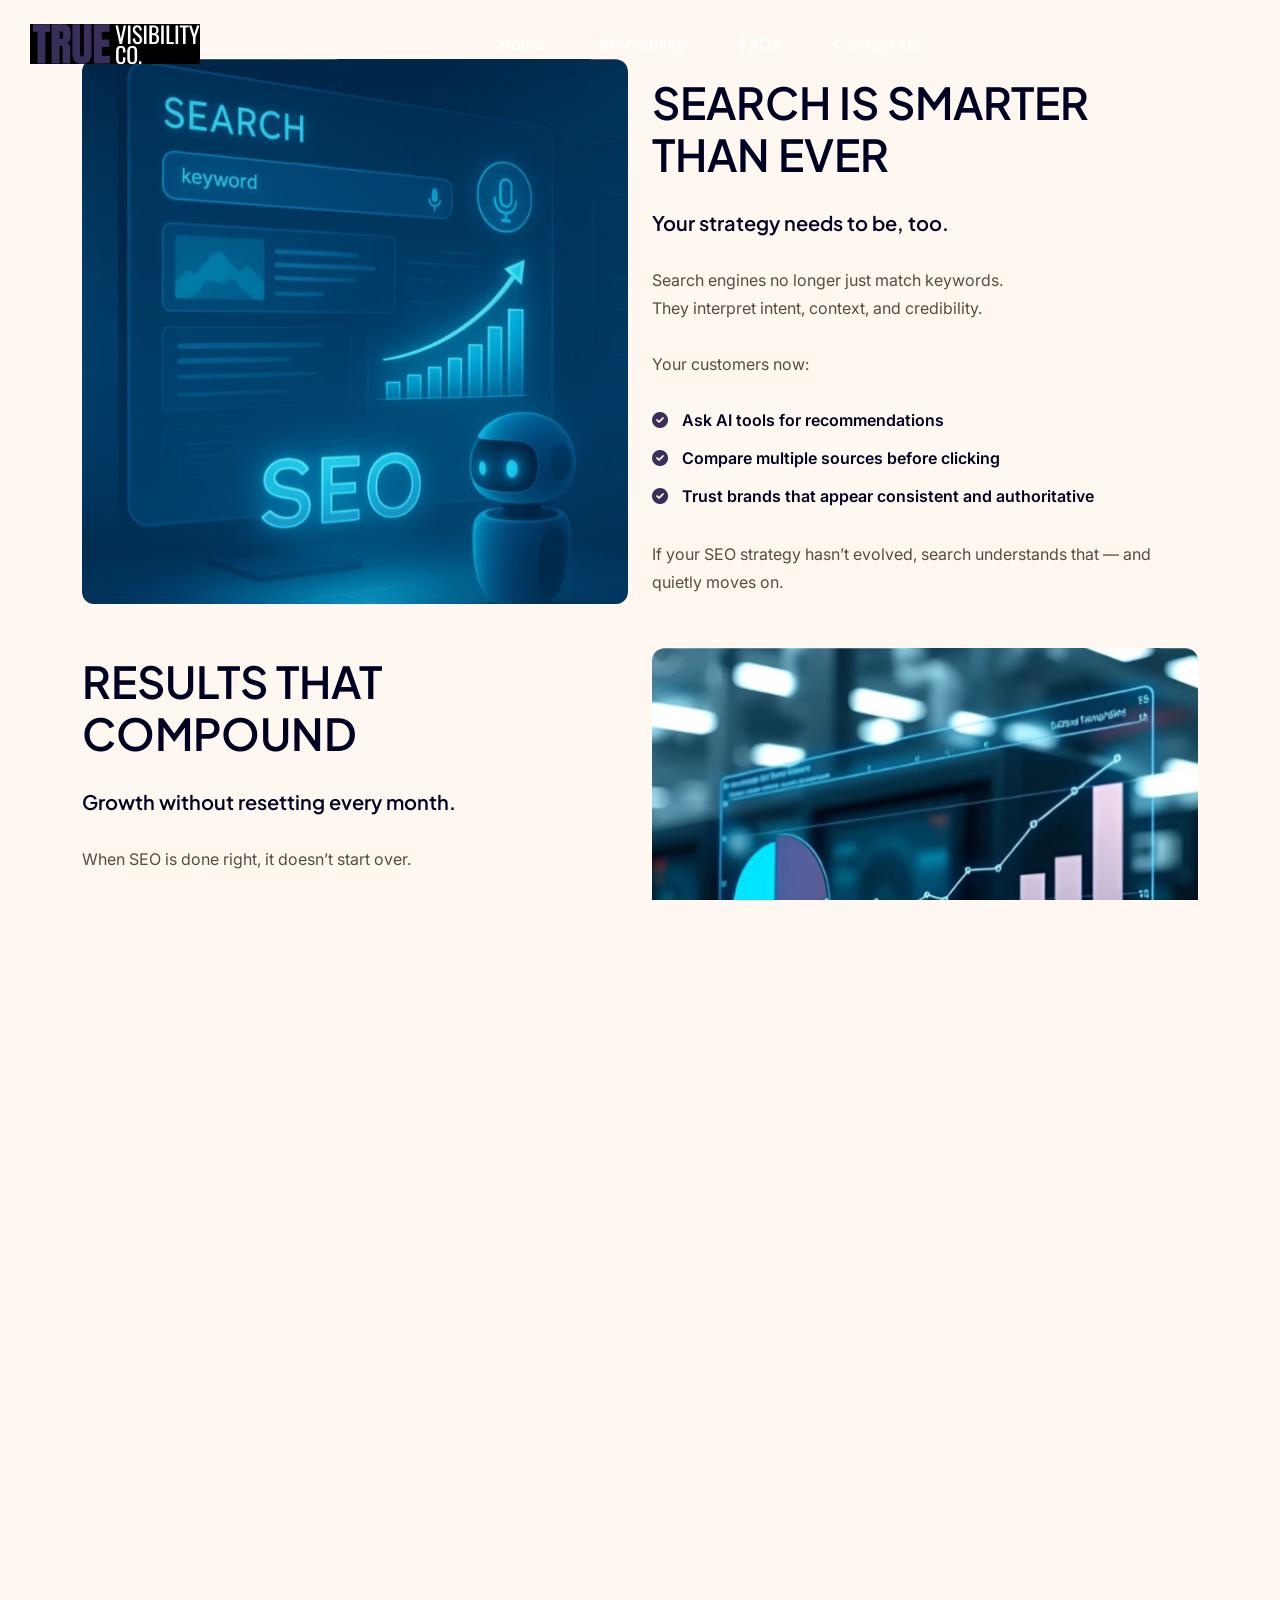
==== index.html @ a649eab4 "hjk" ====
<!DOCTYPE html>
<html lang="en">
    <!--<< Header Area >>-->
    
<!-- Mirrored from ex-coders.com/html/infitech/index-6.html by HTTrack Website Copier/3.x [XR&CO'2014], Fri, 13 Feb 2026 05:34:21 GMT -->
<head>
        <!-- ========== Meta Tags ========== -->
        
<meta name="description" content="True Visibility Co helps established businesses dominate Google and AI search results through strategic SEO, Answer Engine Optimization (AEO), and Generative Engine Optimization (GEO). Built for long-term growth.">
<meta name="keywords" content="SEO agency, AI SEO, Answer Engine Optimization, AEO, Generative Engine Optimization, GEO, AI search optimization, technical SEO, authority building, search visibility">
<meta name="author" content="True Visibility Co">
<meta name="robots" content="index, follow">
<meta name="viewport" content="width=device-width, initial-scale=1">
<meta charset="UTF-8">
<link rel="canonical" href="https://truevisibilityco.com/">

<script type="application/ld+json">
{
  "@context": "https://schema.org",
  "@type": "Organization",
  "name": "True Visibility Co",
  "url": "https://truevisibilityco.com/",
  "logo": "https://truevisibilityco.com/logo.png",
  "description": "SEO and AI Search Optimization agency specializing in Answer Engine Optimization (AEO) and Generative Engine Optimization (GEO).",
  "sameAs": [
    "https://www.linkedin.com/company/truevisibilityco"
  ]
}
</script>

<script type="application/ld+json">
{
  "@context": "https://schema.org",
  "@type": "Service",
  "serviceType": "SEO & AI Search Optimization",
  "provider": {
    "@type": "Organization",
    "name": "True Visibility Co"
  },
  "areaServed": "Worldwide"
}
</script>
<!-- ======== Page title ============ -->
        <title>True Visibility Co | SEO & AI Search Optimization Agency</title>
        <!--<< Favcion >>-->
        <link rel="shortcut icon" href="assets/img/favicon.ico">
        <!--<< Bootstrap min.css >>-->
        <link rel="stylesheet" href="assets/css/bootstrap.min.css">
        <!--<< All Min Css >>-->
        <link rel="stylesheet" href="assets/css/all.min.css">
        <!--<< Animate.css >>-->
        <link rel="stylesheet" href="assets/css/animate.css">
        <!--<< Magnific Popup.css >>-->
        <link rel="stylesheet" href="assets/css/magnific-popup.css">
        <!--<< MeanMenu.css >>-->
        <link rel="stylesheet" href="assets/css/meanmenu.css">
        <!--<< Swiper Bundle.css >>-->
        <link rel="stylesheet" href="assets/css/swiper-bundle.min.css">
        <!--<< Nice Select.css >>-->
        <link rel="stylesheet" href="assets/css/nice-select.css">
        <!--<< Main.css >>-->
        <link rel="stylesheet" href="assets/css/main.css">
    </head>
    <body>

        <!-- Back To Top Start -->
        <button id="back-top" class="back-to-top">
            <i class="fa-regular fa-arrow-up"></i>
        </button>

         
        <!-- Header Section Start -->
         <header id="header-sticky" class="header-1 header-2 header-3 header-4 header-5 header-6">
            <div class="container-fluid">
                <div class="mega-menu-wrapper">
                    <div class="header-main">
                        <div class="header-left">
                            <div class="logo">
                            <a href="index-6.html" class="header-logo-5">
                                <img src="assets/img/logo/logo.png" alt="logo-img">
                            </a>
                        </div>
                        </div>
                        <div class="mean__menu-wrapper">
                                <div class="main-menu">
                                    <nav id="mobile-menu">
                                        <ul>
                                            <li>
                                                <a href="#home">Home</a>
                                            </li>
                                            <li>
                                                <a href="#process">AI-Visibility</a>
                                            </li>
                                            <li>
                                                <a href="#faqs">FAQs</a>
                                            </li>
                                            <li>
                                                <a href="#contact">Contact Us</a>
                                            </li>
                                        </ul>
                                    </nav>
                                </div>
                            </div> 
                          <div class="header-right d-flex justify-content-end align-items-center">
                            <div class="menu_search">
                            </div>
                            <div class="header-btn">
                                <div class="header-button">
                                <a href="contact.html" class="theme-btn">
                                   Book A Strategy Call <i class="fa-solid fa-arrow-up-right"></i>
                                </a>
                            </div>
                            <div class="header__hamburger d-xl-none my-auto">
                                <div class="sidebar__toggle">
                                    <i class="fas fa-bars" style="color: white;"></i>
                                </div>
                              </div>
                            </div>
                        </div>
                    </div>
                </div>
            </div>
        </header>

        
        <div class="search-popup-overlay"></div>


        
        <div id="smooth-wrapper">
            <div id="smooth-content">
                
               

                <!-- Hero Section Start -->
                <section class="hero-area-one fix" id="home">
                    <div class="hero-wrapper bg-cover"
                        style="background-image: url(assets/img/home-1/hero/hero-bg-2.jpg);">
                        <div class="container" style="text-align: center;">
                            <div class="hero-section-title">
                                <h1 class="sec-title-1">BE THE <br> BUSINESS PEOPLE</h1>
                                <h2 class="title hero-highlight">
                                    <span class="actually">Actually</span>
                                    <span class="find">Find</span>
                                </h2>                                
                                <br>
                            </div>
                            <div class="hero-content">
                                <p class="ext text-white"">True Visibility Co helps established businesses dominate Google and AI search results 
                                    - so when clients look, you show up 
                                    first, clearly, and credibly.</p>
                            </div>
                            <button type="submit" class="theme-btn mt-30" style="background-color: #EFEDE5;color :#29335c;">
                                                    Get Your Free Visibility Review <i class="fa-solid fa-arrow-up-right"></i>
                            </button>
                        </div>
                    </div>
                </section>


 <!-- Cards -->
 <section class="seo-cards-section"  style="background-color: #FFF8F0;">
    <div class="container">
        <div class="custom-bento-grid">
            
            <div class="bento-item bento-wide">
                <div class="seo-card horizontal-ring-card" style="background: #EEC643;">
                    <div class="progress-ring yellow-ring">
                        <span >75%</span>
                    </div>
                    <div class="card-text-content">
                        <h4 class="seo-card-title larger-text">Users Never Scroll Past Page One</h4>
                        <p class="larger-desc" style="color: #29335c;">If you’re not visible early, you’re not considered.</p>
                    </div>
                </div>
            </div>

            <div class="bento-item bento-square">
                <div class="seo-card equal-card text-center" style="background: linear-gradient(135deg, #005E7C, #C0E8F9);">
                    <h3 class="seo-big-number" style="color: white;">75%</h3>
                    <h4 class="mt-4">SEO Is a Compounding Asset</h4>
                    <p class="seo-description mt-2" style="color: #392F5A;">Unlike ads, SEO builds equity — results improve over time.</p>
                </div>
            </div>

            <div class="bento-item bento-square">
                <div class="seo-card equal-card blue-card text-center">
                    <h3 class="seo-big-number" style="color: white;">60%+</h3>
                    <p style="color: white;">Searchers Use AI-Powered Results. AI summaries influence decisions before clicks.</p>
                </div>
            </div>

            <div class="bento-item bento-wide">
                <div class="seo-card horizontal-ring-card" style="background: #C0E8F9;">
                    <div class="progress-ring blue-ring">
                        <span>70%+</span>
                    </div>
                    <div class="card-text-content">
                        <h4 class="seo-card-title larger-text">Clicks Go to Organic Results</h4>
                        <p class="larger-desc">Paid ads are seen — organic results are trusted.</p>
                    </div>
                </div>
            </div>

            <div class="bento-item bento-wide">
                <div class="seo-card horizontal-ring-card" style="background: #D496A7;">
                    <div class="progress-ring orange-ring"> 
                        <span style="color: white;">88%</span>
                    </div>
                    <div class="card-text-content">
                        <h4 class="seo-card-title larger-text">Users Trust Search Like Referrals</h4>
                        <p class="larger-desc" style="color: white;">Visibility equals credibility.</p>
                    </div>
                </div>
            </div>

            <div class="bento-item bento-square">
                <div class="seo-card equal-card text-center" style="background: linear-gradient(135deg, #a63c06, #EEC643);">
                    <h3 class="seo-big-number">5–10×</h3>
                    <h4 class="mt-4">Higher ROI than paid Ads</h4>
                    <p class="seo-description mt-3" style="color: white;">Because results compound instead of resetting each month.</p>
                </div>
            </div>

        </div>
    </div>
</section>           
  <!-- About Section Start -->
                <section class="about-section-2 section-padding fix pt-0">
                    <div class="container">
                        <div class="about-wrapper">
                            <div class="row g-4 align-items-center">
                                <div class="col-lg-6">
                                    <div class="about-image" style="margin-bottom: 10px;">
                                        <img data-speed=".8" src="assets/img/home-2/about-2.png" alt="img">
                                    </div>
                                </div>
                                <div class="col-lg-6">
                                    <div class="about-content">
                                        <div class="section-title mb-0">
                                            <h2>
                                              SEARCH IS SMARTER THAN EVER
                                            </h2>
                                            <br>
                                            <h4>Your strategy needs to be, too.</h4>
                                        </div>
                                        <br>
                                        <p>
                                            Search engines no longer just match keywords.<br>They interpret intent, context, and credibility.

                                        </p>
                                        <br>
                                        <span>Your customers now:</span>
                                        <br>
                                        <br>
                                        <ul class="about-list">
                                            <li>
                                                <i class="fa-solid fa-circle-check"></i>
                                                Ask AI tools for recommendations
                                            </li>
                                            <li>
                                                <i class="fa-solid fa-circle-check"></i>
                                                Compare multiple sources before clicking
                                            </li>
                                            <li>
                                                <i class="fa-solid fa-circle-check"></i>
                                               Trust brands that appear consistent and authoritative
                                            </li>
                                        </ul>
                                    
                                        <span>If your SEO strategy hasn’t evolved, search understands that — and quietly moves on.</span>
                                    <br>
                                    </div>
                                </div>
                            </div>
                        </div>
                    </div>
                <br>
                 <!-- About Section Start -->
                    <div class="container">
                        <div class="about-wrapper">
                            <div class="row results-section g-4 align-items-center">
                                <div class="col-lg-6">
                                    <div class="about-content">
                                        <div class="section-title mb-0">
                                            <h2>
                                              RESULTS THAT COMPOUND
                                            </h2>
                                        <br>
                                            <h4>Growth without resetting every month.</h4>
                                        </div>
                                        <br>
                                        <p>
                                            When SEO is done right, it doesn’t start over.
                                        </p>
                                        <br>
                                        <span>
                                            Over time, this approach:</span>
                                        <br>
                                        <br>
                                        <ul class="about-list">
                                            <li>
                                                <i class="fa-solid fa-circle-check"></i>
                                                Builds momentum month after month
                                            </li>
                                            <li>
                                                <i class="fa-solid fa-circle-check"></i>
                                                Lowers acquisition costs over time
                                            </li>
                                            <li>
                                                <i class="fa-solid fa-circle-check"></i>
                                               Strengthens visibility across Google and AI search
                                            </li>
                                            <li>
                                                <i class="fa-solid fa-circle-check"></i>
                                               Turns your website into a long-term asset
                                            </li>
                                        </ul>
                                        <span>This is how sustainable growth is created — quietly, consistently, and predictably.</span>
                                    <br>
                                    </div>
                                </div>
                                <div class="col-lg-6">
                                    <div class="about-image">
                                        <img data-speed=".8" src="assets/img/home-2/about-4.png" alt="img">
                                    </div>
                                </div>
                                
                            </div>
                        </div>
                    </div>
<br>

                    <div class="container">
                        <div class="about-wrapper">
                            <div class="row g-4 align-items-center">
                                <div class="col-lg-6">
                                    <div class="about-image" style="margin-bottom: 10px;">
                                        <img data-speed=".8" src="assets/img/home-2/about-3.png" alt="img">
                                    </div>
                                </div>
                                <div class="col-lg-6">
                                    <div class="about-content">
                                        <div class="section-title mb-0">
                                        
                                            <h2>
                                              BUILT FOR WHAT’S NEXT
                                            </h2>
                                            <br>
                                            <h4>SEO that adapts as search evolves.</h4>
                                        </div>
                                        <br>
                                        <p>
                                            Algorithms change.<br>Search behavior shifts.<br>Shortcuts stop working.
                                        </p>
                                        <br>
                                        <span>That’s why we focus on:</span>
                                        <br>
                                        <br>
                                        <ul class="about-list">
                                            <li>
                                                <i class="fa-solid fa-circle-check"></i>
                                                Clear site structure and technical foundations
                                            </li>
                                            <li>
                                                <i class="fa-solid fa-circle-check"></i>
                                                Content built for humans and AI systems
                                            </li>
                                            <li>
                                                <i class="fa-solid fa-circle-check"></i>
                                               Authority signals that hold up over time
                                            </li>
                                        </ul>
                                    
                                        <span>We don’t react to updates. We build for them.</span>
                                    </div>
                                </div>
                            </div>
                        </div>
                    </div>
                
                </section>




<!-- Optimized in AI Section Start -->
                <section class="project-section-3 fix tp-panel-pin-area section-padding section-bg-4 approach-area">
                    <div class="line-shape">
                        <img src="assets/img/home-3/project/line-shape.png" alt="img">
                    </div>
                    <div class="container">
                        <div class="project-wrapper-3">
                            <div class="row g-4">
                                <div class="col-lg-6">
                                    <div class="section-title style-3 mb-0 tp-panel-pin">
                                        <span class="sub-title">
                                            <img src="assets/img/home-5/setting.png" alt="img">
                                           Optimized for Google and AI
                                        </span>
                                        <h2>
                                            Built for Modern Search
                                        </h2>
                                        <p>
                                            Google needs clarity — AI needs confidence.
                                        </p>
                                        <p>
                                            We optimize for both, so your brand shows up wherever decisions are made.
                                        </p>
                                        <p>
                                            Search is no longer just about being found. It’s about being understood, trusted, and selected.
                                        </p>
                                        <p>
                                            If your positioning isn’t clear, search engines hesitate — and so do your customers.
                                        </p>
                                        <p>
                                            We remove that friction.
                                        </p>
                                    </div>
                                </div>
                                <div class="col-lg-6">
                                    <ul class="project-box-items-3 modern-search-list approach-wrapper-box fix">
                                        <li class="approach-box"  style="background-color: #392F5A;">
                                            <div class="content">
                                                <h3 style="color: white;">
                                                    Search no longer lives in one <br> place.
                                                </h3>
                                                <br>
                                                <span style="color: white;">Your visibility now depends on how you appear across:</span>
                                        <br>
                                        <br>
                                        <ul>
                                            <li>
                                                <i class="fa-solid fa-circle-check"></i>
                                                Traditional organic results
                                            </li>
                                            <li>
                                                <i class="fa-solid fa-circle-check"></i>
                                                Local and map listings
                                            </li>
                                            <li>
                                                <i class="fa-solid fa-circle-check"></i>
                                               Featured snippets
                                            </li>
                                            <li>
                                                <i class="fa-solid fa-circle-check"></i>
                                               AI-generated answers and summaries
                                            </li>
                                        </ul>
                                            </div>
                                        </li>
                                        <li class="approach-box"  style="background-color: #392F5A;">
                                            <div class="content">
                                                <h3 style="color: white;">
                                                    We build strategies that perform <br> across every surface.
                                                </h3>
                                                <br>
                                                <span style="color: white;">That means:</span>
                                        <ul>
                                            <li>
                                                <i class="fa-solid fa-circle-check"></i>
                                                 Clean technical foundations
                                            </li>
                                            <li>
                                                <i class="fa-solid fa-circle-check"></i>
                                                Structured, machine-readable content
                                            </li>
                                            <li>
                                                <i class="fa-solid fa-circle-check"></i>
                                               Clear authority signals
                                            </li>
                                            <li>
                                                <i class="fa-solid fa-circle-check"></i>
                                               Messaging aligned with real search behavior
                                            </li>
                                        </ul>
                                            </div>
                                        </li>
                                    </ul>
                                </div>
                            </div>
                        </div>
                    </div>
                </section>

                <!-- AEO- GEO Section Start -->
               <section class="news-section-5 section-padding fix">
                   <div class="container">
                    <div class="section-title-area">
                        <div class="section-title mb-0">
                            <span class="sub-title">
                                <img src="assets/img/home-5/setting.png" alt="img">
                                AI Search Visibility
                            </span>
                            <h2>
                                Search is no longer just about ranking pages.
                            </h2>
                            <br>
                            <h4 style="color: #534d41;">AI engines now summarize, compare, and recommend — often before a user ever clicks a link.
                                        <br>
                                        If your brand isn’t included in those answers, you’re invisible at the moment of decision.
                                        </h4>
                                        <br>
                                        <h4 style="color: #534d41;">That’s where AEO and GEO come in:</h4>
                        </div>
                       </div>
                       <div class="row">
                            <div class="col-lg-6">
                                <div class="news-card-items-5">
                                    <div class="news-content" style="background-color: #C0E8F9;">
                                        <h2>
                                        Answer <br>Engine Optimization
                                        </h2>
                                        <br>
                                        <h3>AEO focuses on<br> helping your business surface inside direct answers.</h3>
                                    
                                        <p>We optimize for:</p>
                                        <br>
                                        <ul>
                                        <li>
                                            <i class="fa-solid fa-circle-arrow-right"></i>
                                            Clear, structured content
                                        </li>
                                        <li>
                                            <i class="fa-solid fa-circle-arrow-right"></i>
                                            Question-driven search intent
                                        </li>
                                        <li>
                                            <i class="fa-solid fa-circle-arrow-right"></i>
                                            Featured snippets and AI summaries
                                        </li>
                                        <li>
                                            <i class="fa-solid fa-circle-arrow-right"></i>
                                            Entity clarity and expertise signals
                                        </li>
                                        <li>
                                            <i class="fa-solid fa-circle-arrow-right"></i>
                                            Answer-focused formatting
                                        </li>
                                    </ul>
                                    <br>
                                    <p>When someone asks a direct question, your brand should be part of the answer — not buried beneath it.</p>
                                
                                    </div>
                                </div>
                            </div>
                            <div class="col-lg-6">
                                <div class="news-card-items-5">
                                    <div class="news-content" style="background-color: #EEC643;">
                                        <h2>
                                        Generative Engine Optimization
                                        </h2>
                                        <br>
                                        <h3>GEO positions your brand inside AI-generated comparisons and recommendations.</h3>
                                        <br>
                                        <p>We strengthen:</p>
                                        <br>
                                        <ul>
                                        <li>
                                            <i class="fa-solid fa-circle-arrow-right"></i>
                                            Authority signals across the web
                                        </li>
                                        <li>
                                            <i class="fa-solid fa-circle-arrow-right"></i>
                                            Consistent brand positioning
                                        </li>
                                        <li>
                                            <i class="fa-solid fa-circle-arrow-right"></i>
                                            Structured, machine-readable data
                                        </li>
                                        <li>
                                            <i class="fa-solid fa-circle-arrow-right"></i>
                                            Topical depth and expertise
                                        </li>
                                        <li>
                                            <i class="fa-solid fa-circle-arrow-right"></i>
                                            Support 6 months
                                        </li>
                                        </ul>
                                        <br>
                                        <p>AI systems prioritize brands they understand and trust. We make sure your business qualifies.</p>
                                    </div>
                                </div>
                            </div>
                       </div>
                   </div>
               </section>

                

                <!-- Faq Section Start -->
               <section class="faq-section section-padding fix" id="faqs">
                   <div class="container">
                       <div class="faq-wrapper-3">
                           <div class="row g-4">
                                <div class="col-lg-4">
                                    <div class="faq-content">
                                        <div class="section-title mb-0">
                                            <span class="sub-title">
                                                <img src="assets/img/home-1/hero/setting.png" alt="img">
                                                Our Faq
                                            </span>
                                            <h2>
                                                FAQ
                                            </h2>
                                        </div>
                                    </div>
                                </div>
                                <div class="col-lg-8">
                                    <div class="faq-items-3">
                                        <div class="accordion" id="accordionExample">
                                            <div class="accordion-item">
                                                <h2 class="accordion-header" id="headingOne">
                                                    <button class="accordion-button" type="button" data-bs-toggle="collapse"
                                                        data-bs-target="#collapseOne" aria-expanded="true" aria-controls="collapseOne">
                                                    1.  How long does SEO take to show results?
                                                    </button>
                                                </h2>
                                                <div id="collapseOne" class="accordion-collapse collapse show"
                                                    aria-labelledby="headingOne" data-bs-parent="#accordionExample" role="region">
                                                    <div class="accordion-body">
                                                        <p>
                                                        Most businesses begin seeing measurable movement within 3-4 months, with stronger momentum building over 6–9 months.
                                                        </p>
                                                        <p>
                                                        SEO compounds — it strengthens over time rather than resetting each month..
                                                        </p>
                                                    </div>
                                                </div>
                                            </div>
                                            <div class="accordion-item">
                                                <h2 class="accordion-header" id="headingTwo">
                                                    <button class="accordion-button collapsed" type="button" data-bs-toggle="collapse"
                                                        data-bs-target="#collapseTwo" aria-expanded="false" aria-controls="collapseTwo">
                                                        2. Do you optimize for AI search results?
                                                    </button>
                                                </h2>
                                                <div id="collapseTwo" class="accordion-collapse collapse" aria-labelledby="headingTwo"
                                                    data-bs-parent="#accordionExample" role="region">
                                                    <div class="accordion-body">
                                                        <p>
                                                        Yes. Every strategy we implement considers both traditional Google rankings and AI-driven search visibility, including AI overviews and answer-based results.
                                                        </p>
                                                    </div>
                                                </div>
                                            </div>
                                            <div class="accordion-item">
                                                <h2 class="accordion-header" id="headingthree">
                                                    <button class="accordion-button collapsed" type="button" data-bs-toggle="collapse"
                                                        data-bs-target="#collapsethree" aria-expanded="false"
                                                        aria-controls="collapsethree">
                                                        3. What makes True Visibility Co different from other SEO agencies?
                                                    </button>
                                                </h2>
                                                <div id="collapsethree" class="accordion-collapse collapse"
                                                    aria-labelledby="headingthree" data-bs-parent="#accordionExample" role="region">
                                                    <div class="accordion-body">
                                                        <p>
                                                            We focus on:
                                                        </p>
                                                        <ul>
                                                            <li>
                                                                <i class="fa-solid fa-arrow-up-right"></i>
                                                                Authority over shortcuts
                                                            </li>
                                                            <li>
                                                                <i class="fa-solid fa-arrow-up-right"></i>
                                                                Data over opinions
                                                            </li>
                                                            <li>
                                                                <i class="fa-solid fa-arrow-up-right"></i>
                                                                Long-term systems over temporary boosts
                                                            </li>
                                                        </ul>
                                                        <p>
                                                            Our strategies are designed for established businesses where trust and credibility matter.
                                                        </p>
                                                    </div>
                                                </div>
                                            </div>
                                            <div class="accordion-item">
                                                <h2 class="accordion-header" id="headingfour">
                                                    <button class="accordion-button collapsed" type="button" data-bs-toggle="collapse"
                                                        data-bs-target="#collapsefour" aria-expanded="false"
                                                        aria-controls="collapsefour">
                                                        4. Do you require long-term contracts?
                                                    </button>
                                                </h2>
                                                <div id="collapsefour" class="accordion-collapse collapse" aria-labelledby="headingfour"
                                                    data-bs-parent="#accordionExample" role="region">
                                                    <div class="accordion-body">
                                                        <p>
                                                        We don’t lock clients into restrictive contracts.
                                                        </p>
                                                        <p>
                                                        Retention happens because the strategy works — not because of paperwork.
                                                        </p>
                                                    </div>
                                                </div>
                                            </div>
                                            <div class="accordion-item mb-0">
                                                <h2 class="accordion-header" id="headingfive">
                                                    <button class="accordion-button collapsed" type="button" data-bs-toggle="collapse"
                                                        data-bs-target="#collapsefive" aria-expanded="false"
                                                        aria-controls="collapsefive">
                                                        5. Will I understand what you’re doing each month?
                                                    </button>
                                                </h2>
                                                <div id="collapsefive" class="accordion-collapse collapse" aria-labelledby="headingfive"
                                                    data-bs-parent="#accordionExample" role="region">
                                                    <div class="accordion-body">
                                                        <p>
                                                    Yes. Reporting is clear, practical, and focused on what impacts growth — not vanity metrics or confusing dashboards.    
                                                        </p>
                                                    </div>
                                                </div>
                                            </div>
                                            <br>
                                            <div class="accordion-item">
                                                <h2 class="accordion-header" id="headingsix">
                                                    <button class="accordion-button collapsed" type="button" data-bs-toggle="collapse"
                                                        data-bs-target="#collapsesix" aria-expanded="false"
                                                        aria-controls="collapsesix">
                                                        6. What happens if we stop SEO?
                                                    </button>
                                                </h2>
                                                <div id="collapsesix" class="accordion-collapse collapse" aria-labelledby="headingsix"
                                                    data-bs-parent="#accordionExample" role="region">
                                                    <div class="accordion-body">
                                                        <p>
                                                        Visibility gradually declines as competitors continue optimizing.
                                                        </p>
                                                        <p>
                                                        SEO is not a one-time fix — it’s ongoing positioning in a competitive environment.
                                                        </p>
                                                    </div>
                                                </div>
                                            </div>
                                            
                                        </div>
                                    </div>
                                </div>
                           </div>
                       </div>
                   </div>
               </section>
               
                <!-- Testimonials Section Start -->
                <div class="group tp-hero-2-wrapper fix">
                <div class="">
                    <section class="p-relative">
                        <div class="cta-area fix">
                            <div class="cta-area-inner section-spacing pb-0">
                                <div class="area-bg"></div>
                                <div class="container large">
                                    <div class="section-content">
                                        <div class="section-title-wrapper">
                                            <div class="title-wrapper">
                                                <div class="icon text-center">
                                                    <img src="assets/img/logo/logo.png" alt="">
                                                </div>
                                    
                                            </div>
                                        </div>
                                    </div>
                                </div>
                            </div>
                        </div>
                    </section>
                </div>
                </div>

                <!-- Feedbacks Section Start -->
                <div class="team-members fix">
                    <div class="swiper team-slider-active">
                        <div class="swiper-wrapper">
                    </div>
                    <div class="swiper testimonial-slider-3">
                        <div class="swiper-wrapper">
                            <div class="swiper-slide">
                                <div class="testimonial-box-items-3">
                                    <h3>
                                        “We began appearing in AI-driven product comparisons and search summaries — which has been a major differentiator in a competitive market. Organic traffic is now one of our strongest acquisition channels."
                                    </h3>
                                    <div class="client-info">
                                        <div class="info-content">
                                            <h4>David Coleman</h4> 
                                            <span>CEO, Consumer Electronics Brand</span>
                                        </div>
                                    </div>
                                </div>
                            </div>
                            <div class="swiper-slide">
                                <div class="testimonial-box-items-3">
                                    <h3>
                                        “Traffic increased, but more importantly, conversion quality improved. We’re seeing customers who already trust the brand before they land on the product page.”
                                    </h3>
                                    <div class="client-info">
                                        <div class="info-content">
                                            <h4>Nathan Brooks</h4> 
                                            <span>Head of Marketing, Apparel Brand</span>
                                        </div>
                                    </div>
                                </div>
                            </div>
                            <div class="swiper-slide">
                                <div class="testimonial-box-items-3">
                                    <h3>
                                        “We started noticing our firm appearing in AI-generated search results and summaries — something we hadn’t even considered before. That visibility alone has been a differentiator.”
                                    </h3>
                                    <div class="client-info">
                                        <div class="info-content">
                                            <h4>Hannah Whitaker</h4> 
                                            <span>Founder & Principal Consultant, Boutique Legal Firm</span>
                                        </div>
                                    </div>
                                </div>
                            </div>
                            <div class="swiper-slide">
                                <div class="testimonial-box-items-3">
                                    <h3>
                                        “We were spending heavily on paid ads just to stay visible. True Visibility Co helped us build an organic strategy that now drives consistent revenue each month. Our dependency on paid traffic has significantly decreased.”
                                    </h3>
                                    <div class="client-info">
                                        <div class="info-content">
                                            <h4>Jonathan Reeves</h4> 
                                            <span>Managing Director, D2C Skincare Brand</span>
                                        </div>
                                    </div>
                                </div>
                            </div>
                            <div class="swiper-slide">
                                <div class="testimonial-box-items-3">
                                    <h3>
                                        “We had worked with two SEO agencies before and saw very little traction. Within a few months of working with True Visibility Co, our rankings stabilized, traffic improved, and — more importantly — qualified consultations increased. The strategy finally made sense.”
                                    </h3>
                                    <div class="client-info">
                                        <div class="info-content">
                                            <h4>Sophie Whitmore</h4> 
                                            <span>Sales manager, Regional Law Firm</span>
                                        </div>
                                    </div>
                                </div>
                            </div>
                            <div class="swiper-slide">
                                <div class="testimonial-box-items-3">
                                    <h3>
                                        “No gimmicks. No inflated promises. Just steady progress backed by data. Our cost per lead has improved, and we’re seeing better-quality inquiries.”
                                    </h3>
                                    <div class="client-info">
                                        <div class="info-content">
                                            <h4>Ethan Caldwell </h4> 
                                            <span>Head of Growth, Consulting Firm</span>
                                        </div>
                                    </div>
                                </div>
                            </div>
                        </div>
                    </div>
                        </div>
                    </div>

                    

                <!-- Footer Section Start -->
                <footer class="footer-section style-2 fix">
                    <div class="footer-area bg-cover" style="background-image: url(assets/img/home-5/footer-bg.jpg);">
                        <div class="container">
                            <div class="footer-widget-wrapper style-5">
                            <div class="row g-4 align-items-center">

    <!-- LEFT SIDE -->
    <div class="col-xl-8 col-lg-7">
        <div class="contact-form style-1">
            <div class="section-title mb-0">
                <span class="text-white sub-title style-2">
                    <img src="assets/img/home-5/setting.png" alt="img"> 
                    Ready to Own Your Visibility?
                </span>
                <h2 class="title text-white">
                   If your business is strong but your visibility isn’t, it’s time to fix the gap.
                </h2>
            </div>
            <br>
            <h3 class="text-white">Clear insights. No pressure. No guesswork.</h3>
            <button type="submit" class="theme-btn mt-4">
                Book your visibility consultations!<i class="fa-solid fa-arrow-up-right"></i>
            </button>
        </div>
    </div>

    <!-- RIGHT SIDE (WHITE BOX) -->
    <!-- <div class="col-xl-4 col-lg-5">
        <div class="contact-wrapper-inner">
            <div class="contact-left-items">
                <h3>Get In touch</h3>
                <br>
                <ul>
                                            <li>
                                                <i class="fa-solid fa-arrow-up-right"></i>
                                                Where you stand in Google and AI search
                                            </li>
                                            <li>
                                                <i class="fa-solid fa-arrow-up-right"></i>
                                                What’s limiting your growth
                                            </li>
                                            <li>
                                                <i class="fa-solid fa-arrow-up-right"></i>
                                                What will move the needle
                                            </li>
                    </ul>
                                    
            </div>
        </div>
    </div> -->

</div>
                            </div>
                            </div>
                        <div class="footer-bottom-wrapper">
                            <p>
                                Copyright ©True Visibility Co All rights reserved.
                            </p>
                        </div>
                        </div>
                        </div>
                </footer>


            </div>
        </div>

       

        
        <!--<< All JS Plugins >>-->
        <script src="assets/js/jquery-3.7.1.min.js"></script>
        <!--<< Viewport Js >>-->
        <script src="assets/js/viewport.jquery.js"></script>
        <!--<< Bootstrap Js >>-->
        <script src="assets/js/bootstrap.bundle.min.js"></script>
        <!--<< Gsap Min Js >>-->
        <script src="assets/js/gsap.min.js"></script>
        <!--<< ScrollTrigger Min Js >>-->
        <script src="assets/js/ScrollTrigger.min.js"></script>
        <!--<< ScrollSmoother Min Js >>-->
        <script src="assets/js/ScrollSmoother.min.js"></script>
        <!--<< SplitText Min Js >>-->
        <script src="assets/js/SplitText.min.js"></script>
        <!--<< TextPlugin Min Js >>-->
        <script src="assets/js/TextPlugin.js"></script>
         <!--<< Chroma Min Js >>-->
        <script src="assets/js/chroma.min.js"></script>
        <!--<< nice-selec Js >>-->
        <script src="assets/js/jquery.nice-select.min.js"></script>
        <!--<< Waypoints Js >>-->
        <script src="assets/js/jquery.waypoints.js"></script>
        <!--<< Counterup Js >>-->
        <script src="assets/js/jquery.counterup.min.js"></script>
        <!--<< Swiper Slider Js >>-->
        <script src="assets/js/swiper-bundle.min.js"></script>
        <!--<< MeanMenu Js >>-->
        <script src="assets/js/jquery.meanmenu.min.js"></script>
        <!--<< Parallaxie Js >>-->
        <script src="assets/js/parallaxie.js"></script>
        <!--<< Magnific Popup Js >>-->
        <script src="assets/js/jquery.magnific-popup.min.js"></script>
        <!--<< Wow Animation Js >>-->
        <script src="assets/js/wow.min.js"></script>
        <!--<< Main.js >>-->
        <script src="assets/js/main.js"></script>
    
        <script>
document.querySelectorAll('a[href^="#"]').forEach(anchor => {
  anchor.addEventListener("click", function(e) {
    e.preventDefault();

    const target = document.querySelector(this.getAttribute("href"));

    if (target) {
      gsap.to(window, {
        duration: 1,
        scrollTo: target,
        ease: "power2.out"
      });
    }
  });
});
</script>
    </body>

<!-- Mirrored from ex-coders.com/html/infitech/index-6.html by HTTrack Website Copier/3.x [XR&CO'2014], Fri, 13 Feb 2026 05:34:47 GMT -->
</html>
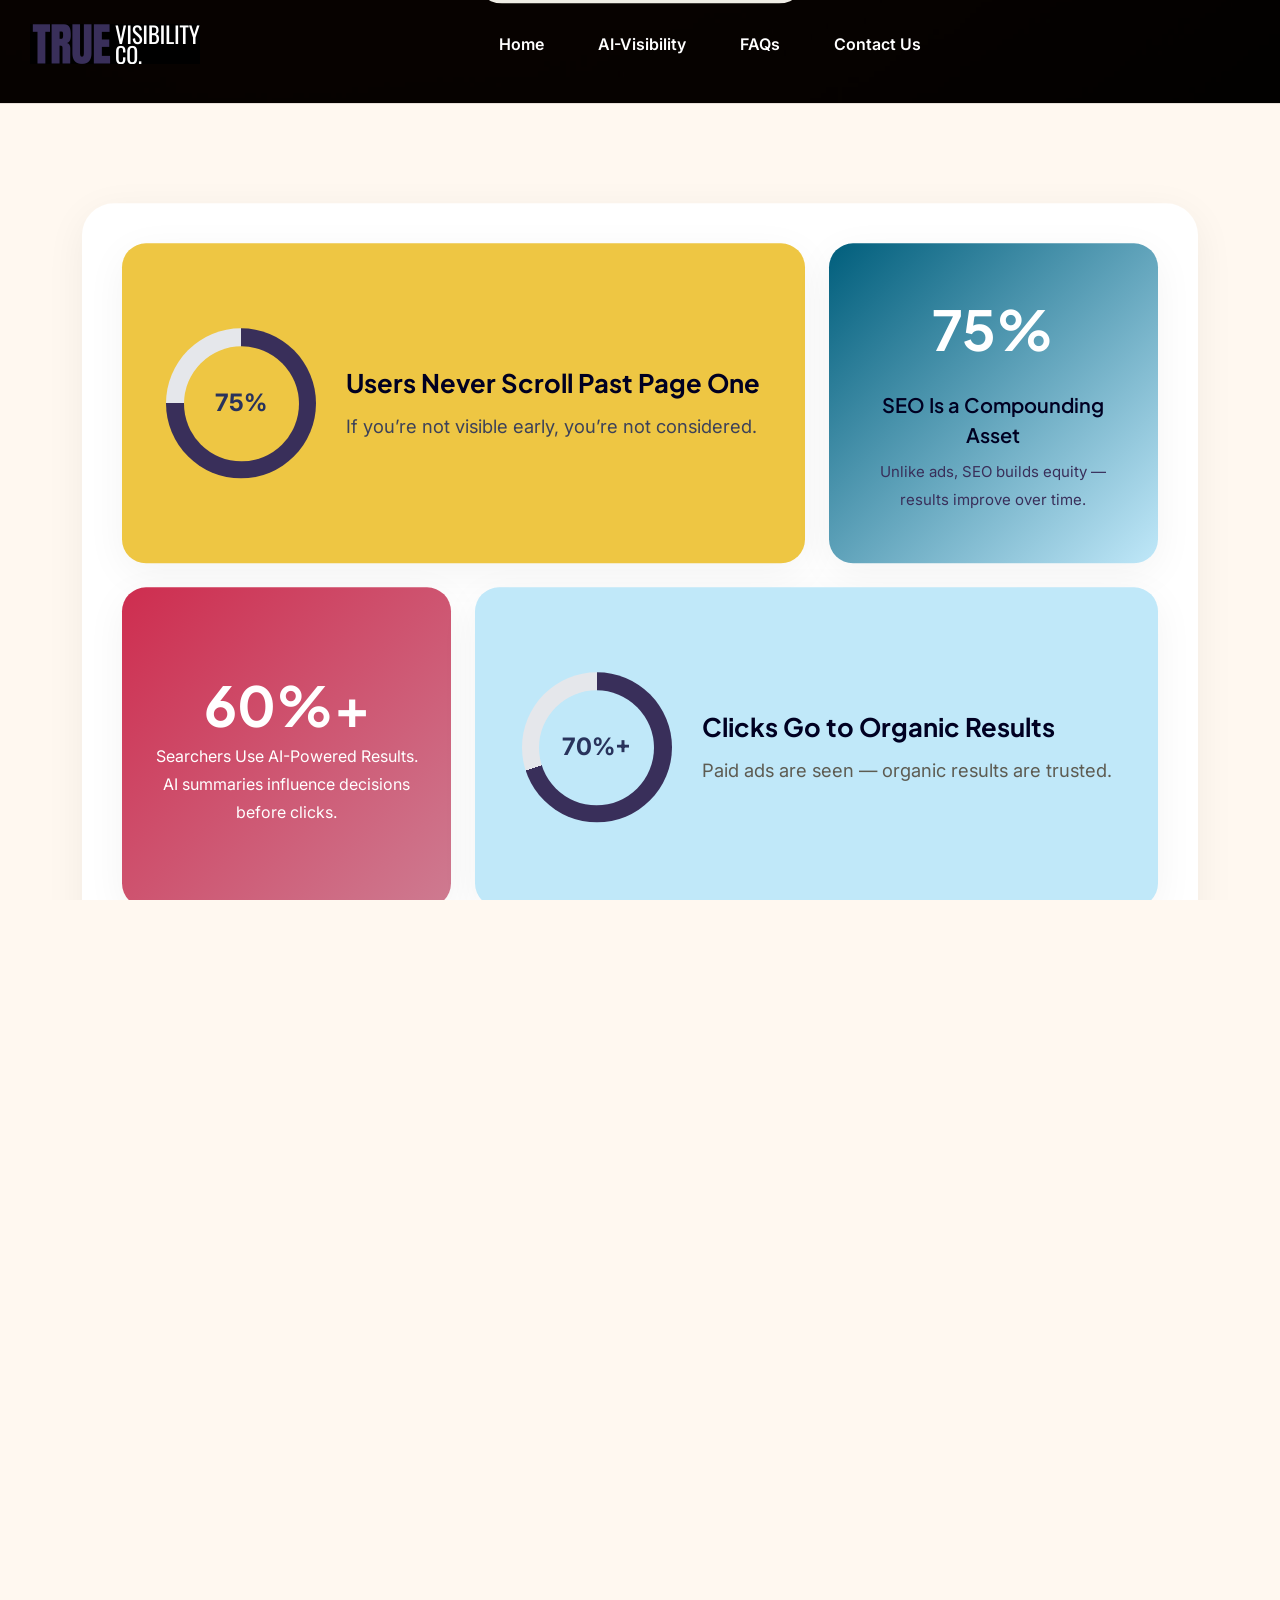
==== commit 1af96b22: "ahjd" ====
--- a/index.html
+++ b/index.html
@@ -106,7 +106,7 @@
                             </div>
                             <div class="header-btn">
                                 <div class="header-button">
-                                <a href="contact.html" class="theme-btn">
+                                <a href="https://cal.com/truevisibilityco" class="theme-btn">
                                    Book A Strategy Call <i class="fa-solid fa-arrow-up-right"></i>
                                 </a>
                             </div>
@@ -151,7 +151,9 @@
                                     first, clearly, and credibly.</p>
                             </div>
                             <button type="submit" class="theme-btn mt-30" style="background-color: #EFEDE5;color :#29335c;">
+                                <a href="https://cal.com/truevisibilityco">
                                                     Get Your Free Visibility Review <i class="fa-solid fa-arrow-up-right"></i>
+                                                    </a>
                             </button>
                         </div>
                     </div>
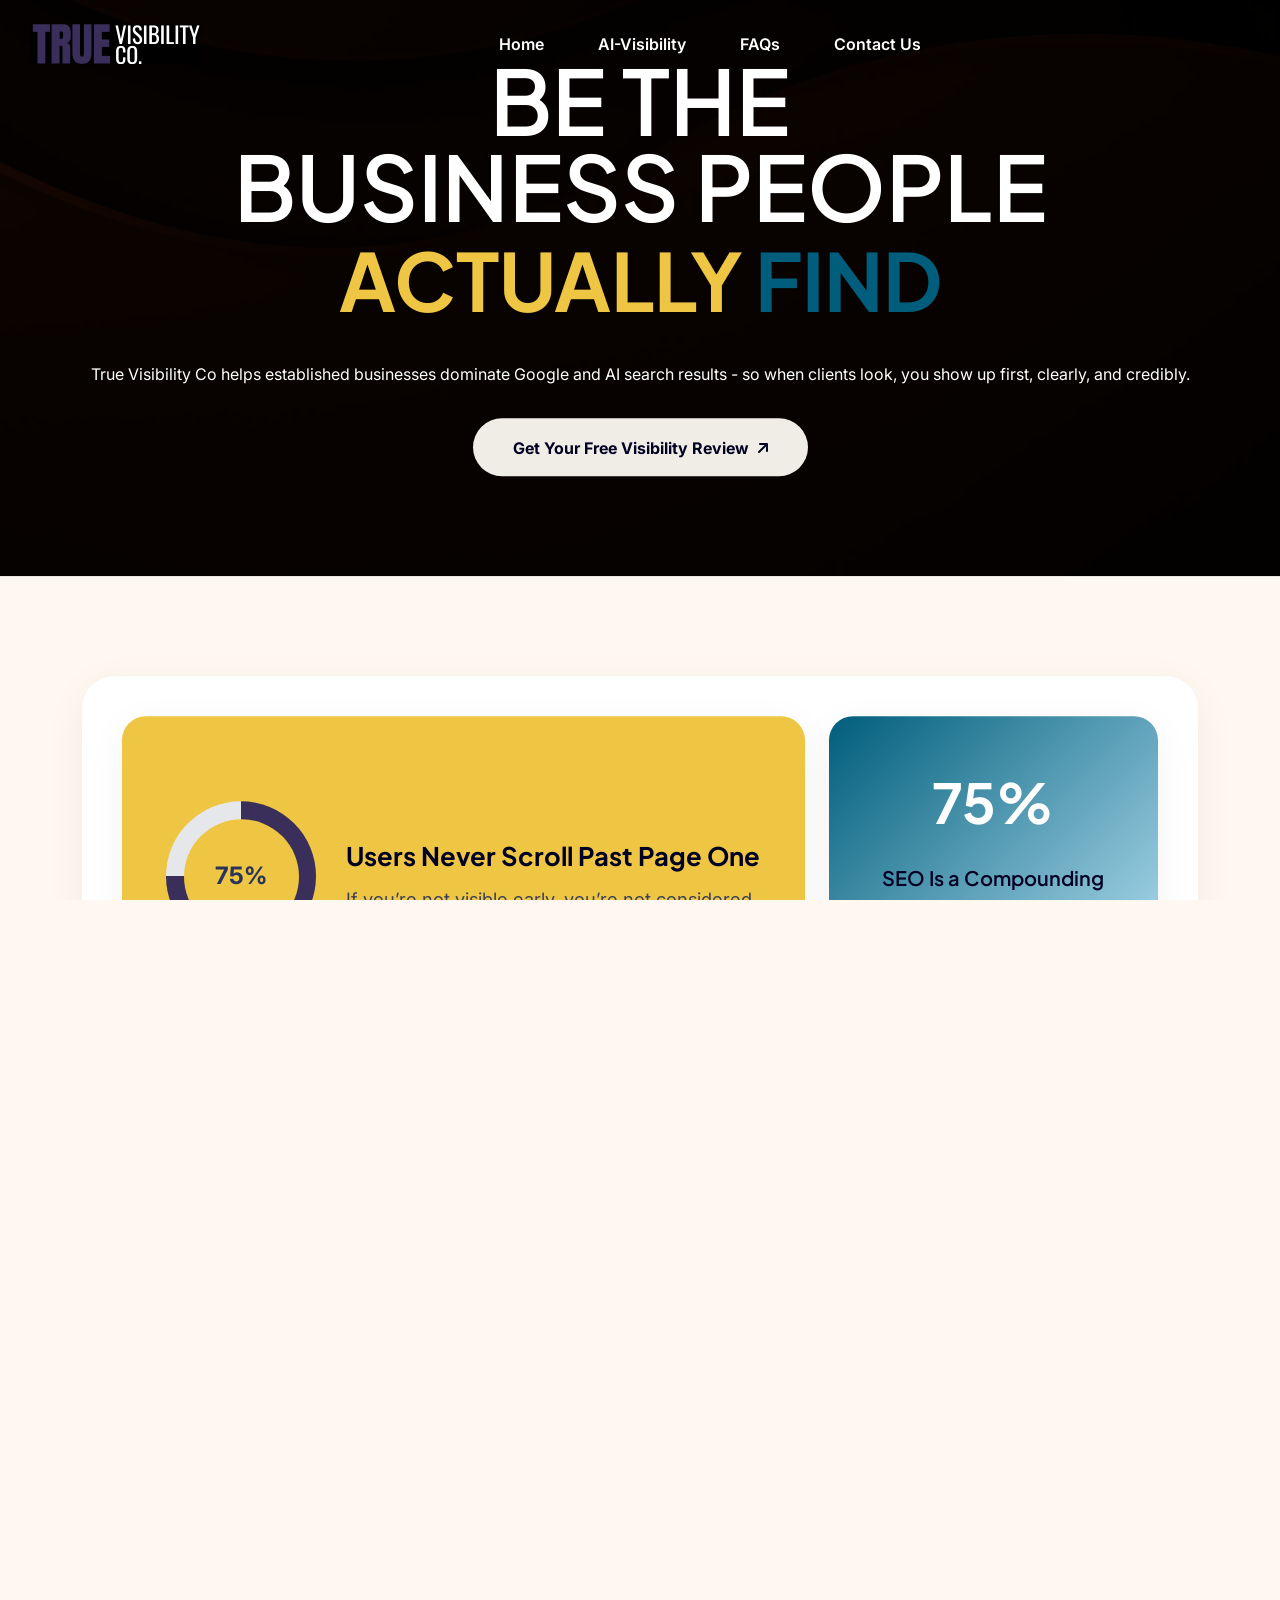
==== commit 88c59e68: "wer" ====
--- a/index.html
+++ b/index.html
@@ -886,8 +886,31 @@
             <br>
             <h3 class="text-white">Clear insights. No pressure. No guesswork.</h3>
             <button type="submit" class="theme-btn mt-4">
+                <a href="https://cal.com/truevisibilityco" style="color: white;">
                 Book your visibility consultations!<i class="fa-solid fa-arrow-up-right"></i>
+                </a>
             </button>
+            
+                    
+                        <div class="contact-wrapper-inner">
+                            
+                                    
+                                        <div class="contact-left-items">
+                                            <div class="icon-item">
+                                                <div class="icon">
+                                                    <i class="fa-solid fa-envelope"></i>
+                                                </div>
+                                                <h3>
+                                                    <a href="mailto:hello@truevisibilityco.com">hello@truevisibilityco.com</a>
+                                                </h3>
+                                            </div>
+                                        </div>
+                                
+                            
+                        </div>
+                    
+            
+
         </div>
     </div>
 
--- a/assets/css/main.css
+++ b/assets/css/main.css
@@ -4359,23 +4359,24 @@
 }
 
 .contact-wrapper-inner {
+  width: 50%;
   border-radius: 10px;
   background: var(--white);
-  padding: 80px 60px;
+  margin-top: 30px;
 }
 @media (max-width: 1199px) {
   .contact-wrapper-inner {
-    padding: 50px;
+    margin-top: 15px;
   }
 }
 @media (max-width: 767px) {
   .contact-wrapper-inner {
-    padding: 40px 30px;
+    margin-top: 10px;
   }
 }
 @media (max-width: 575px) {
   .contact-wrapper-inner {
-    padding: 30px;
+    margin-top: 30px;
   }
 }
 .contact-wrapper-inner .contact-left-items p {
@@ -4387,8 +4388,6 @@
   align-items: center;
   gap: 15px;
   margin-bottom: 20px;
-  padding-bottom: 20px;
-  border-bottom: 1px solid rgba(2, 6, 10, 0.12);
 }
 .contact-wrapper-inner .contact-left-items .icon-item.style-2 {
   border-bottom: none;
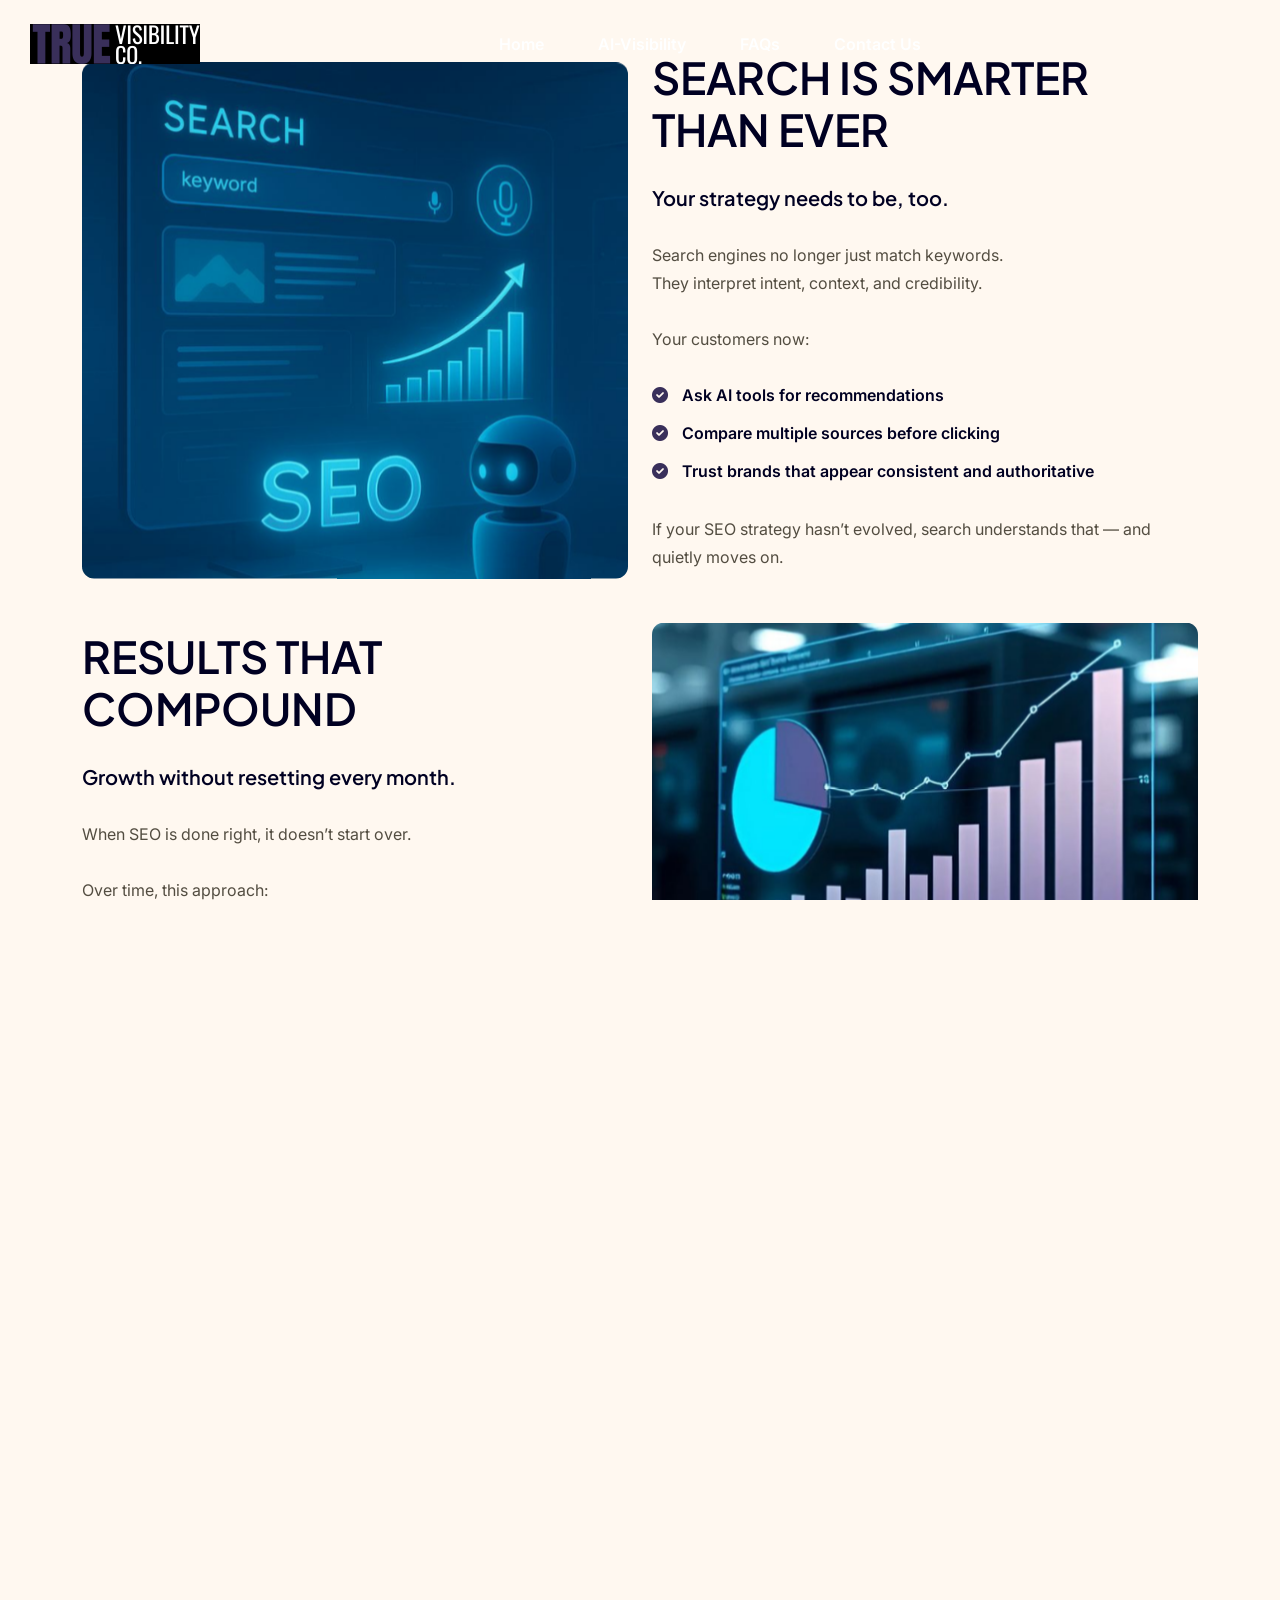
==== commit de59d457: "yay" ====
--- a/index.html
+++ b/index.html
@@ -890,24 +890,18 @@
                 Book your visibility consultations!<i class="fa-solid fa-arrow-up-right"></i>
                 </a>
             </button>
-            
-                    
-                        <div class="contact-wrapper-inner">
-                            
-                                    
-                                        <div class="contact-left-items">
-                                            <div class="icon-item">
-                                                <div class="icon">
-                                                    <i class="fa-solid fa-envelope"></i>
-                                                </div>
-                                                <h3>
-                                                    <a href="mailto:hello@truevisibilityco.com">hello@truevisibilityco.com</a>
-                                                </h3>
-                                            </div>
-                                        </div>
-                                
-                            
-                        </div>
+            <div class="contact-wrapper-inner">
+                <div class="contact-left-items">
+                                <div class="icon-item">
+                                    <div class="icon">
+                                        <i class="fa-solid fa-envelope"></i>
+                                    </div>
+                                    <h3>
+                                        <a href="mailto:hello@truevisibilityco.com">hello@truevisibilityco.com</a>
+                                   </h3>
+                                </div>
+                </div>
+            </div>
                     
             
 
--- a/assets/css/main.css
+++ b/assets/css/main.css
@@ -2035,7 +2035,7 @@
 }
 .footer-section.style-2 {
   padding-bottom: 30px;
-  padding-top: 50px;
+  padding-top: 150px;
 }
 @media (max-width: 1399px) {
   .footer-section {
@@ -2505,7 +2505,15 @@
         height: 100px;
     }
 }
-
+@media (max-width: 767px) {
+    .logo-img img {
+        /* Adjust this percentage or pixel value to your liking */
+        max-height: 20px !important; 
+        width: auto;
+        /* This ensures it stays vertically centered if your header has flexbox */
+        display: block; 
+    }
+}
 @media (max-width: 767px) {
     .circle-card {
         padding: 40px 20px;
@@ -4359,9 +4367,8 @@
 }
 
 .contact-wrapper-inner {
-  width: 50%;
+  width: 100%;
   border-radius: 10px;
-  background: var(--white);
   margin-top: 30px;
 }
 @media (max-width: 1199px) {
@@ -4410,7 +4417,7 @@
   font-size: 18px;
 }
 .contact-wrapper-inner .contact-left-items .icon-item h3 a {
-  color: var(--header);
+  color: var(--white);
 }
 .contact-wrapper-inner .contact-left-items .icon-item h6 {
   font-weight: 500;
@@ -5381,6 +5388,7 @@
 @media (max-width: 575px) {
   .faq-wrapper-3 .faq-content .section-title h2 {
     font-size: 40px;
+    margin-bottom: 10px;
   }
 }
 .faq-wrapper-3 .faq-content .text {
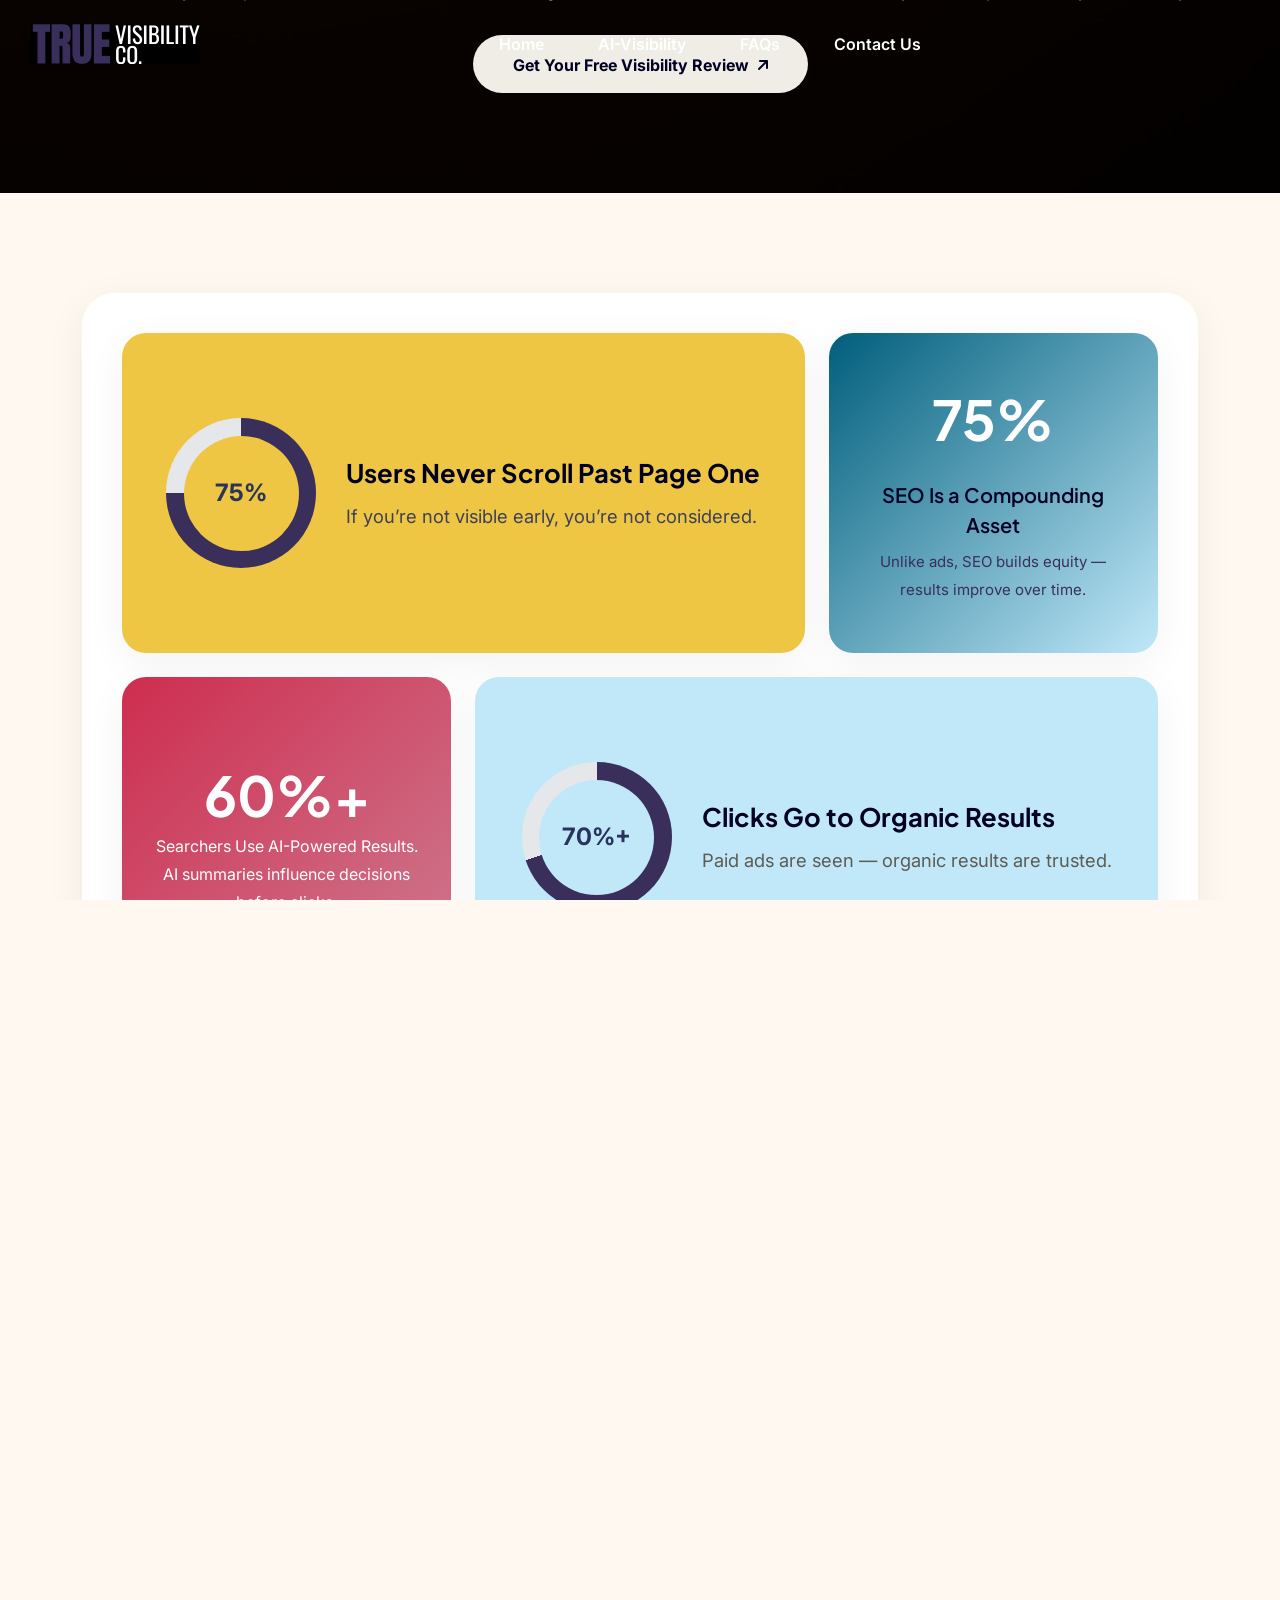
==== commit 5c31d796: "egjb" ====
--- a/index.html
+++ b/index.html
@@ -425,7 +425,7 @@
                                         <li class="approach-box"  style="background-color: #392F5A;">
                                             <div class="content">
                                                 <h3 style="color: white;">
-                                                    Search no longer lives in one <br> place.
+                                                    Search no longer lives in one place.
                                                 </h3>
                                                 <br>
                                                 <span style="color: white;">Your visibility now depends on how you appear across:</span>
@@ -897,7 +897,23 @@
                                         <i class="fa-solid fa-envelope"></i>
                                     </div>
                                     <h3>
-                                        <a href="mailto:hello@truevisibilityco.com">hello@truevisibilityco.com</a>
+                                        <a href="mailto:hello@truevisiblityco.com">hello@truevisiblityco.com</a>
+                                   </h3>
+                                </div>
+                                <div class="icon-item">
+                                    <div class="icon">
+                                        <i class="fa-solid fa-phone"></i>
+                                    </div>
+                                    <h3>
+                                        <a href="tel:+12185205856">+1 (218) 520-5856</a>
+                                   </h3>
+                                </div>
+                                <div class="icon-item">
+                                    <div class="icon">
+                                        <i class="fa-solid fa-location-dot"></i>
+                                    </div>
+                                    <h3>
+                                        <a>D-201, West View, Patidar Chowk<br>Sadhuwasvani Road, Rajkot - 360005<br>India</a>
                                    </h3>
                                 </div>
                 </div>
@@ -932,16 +948,21 @@
             </div>
         </div>
     </div> -->
-
 </div>
                             </div>
                             </div>
                         <div class="footer-bottom-wrapper">
-                            <p>
-                                Copyright ©True Visibility Co All rights reserved.
-                            </p>
-                        </div>
-                        </div>
+    <p class="mb-0">
+        Copyright ©True Visibility Co All rights reserved.
+    </p>
+
+    <ul class="footer-list">
+        <li><a href="Privacy.html">Privacy policy</a></li>
+        <li>।</li>
+        <li><a href="Terms.html">Terms of service</a></li>
+    </ul>
+</div>
+                    </div>
                         </div>
                 </footer>
 
--- a/assets/css/main.css
+++ b/assets/css/main.css
@@ -1983,6 +1983,7 @@
 .footer-widget-wrapper.style-5 .footer-top-content .theme-btn {
   margin-top: 30px;
 }
+
 .footer-bottom-wrapper {
     text-align: center;
 }
@@ -1993,6 +1994,7 @@
   border-top: 1px solid rgba(255, 255, 255, 0.1);
   padding: 30px 0;
 }
+
 @media (max-width: 767px) {
   .footer-bottom-wrapper {
     flex-wrap: wrap;
@@ -2225,7 +2227,7 @@
 }
 
 .section-padding {
-  padding: 120px 0;
+  padding: 50px 0;
 }
 @media (max-width: 1199px) {
   .section-padding {
@@ -8686,7 +8688,7 @@
 }
 @media (max-width: 575px) {
   .hero-area-one .hero-wrapper .hero-section-title h1 {
-    font-size: 39px;
+    font-size: 37px;
   }
 }
 .hero-area-one .hero-wrapper .hero-section-title .title {
@@ -16513,3 +16515,43 @@
 .testimonial-wrapper-7 .testimonial-left .client-img .content p {
   font-weight: 700;
 }/*# sourceMappingURL=main.css.map */
+/* Container alignment */
+/* Ensure the text is visible, white, and centered within the bar */
+.footer-bottom-wrapper {
+    display: flex !important;
+    justify-content: space-between !important;
+    align-items: center !important;
+    min-height: 60px !important; /* Forces the bar to be tall enough to see text */
+    padding: 10px 20px !important; /* Adds inner spacing */
+    background: transparent !important; /* Ensures no weird overlaps */
+}
+
+/* Fix Copyright Text Visibility */
+.footer-bottom-wrapper p {
+    color: #ffffff !important; /* Forces text to white */
+    font-size: 14px !important;
+    opacity: 1 !important; /* Ensures it isn't faded out */
+    margin: 0 !important;
+}
+
+/* Fix Privacy/T&C Links Visibility */
+.footer-bottom-wrapper .footer-list {
+    display: flex !important;
+    align-items: center !important;
+    gap: 15px !important;
+    margin: 0 !important;
+}
+
+.footer-bottom-wrapper .footer-list li, 
+.footer-bottom-wrapper .footer-list li a {
+    color: #ffffff !important; /* Forces links to white */
+    font-size: 14px !important;
+    opacity: 1 !important;
+    text-decoration: none !important;
+}
+
+/* Optional: Add a slight hover effect so you know they are clickable */
+.footer-bottom-wrapper .footer-list li a:hover {
+    color: #EFEDE5 !important; 
+    text-decoration: underline !important;
+}
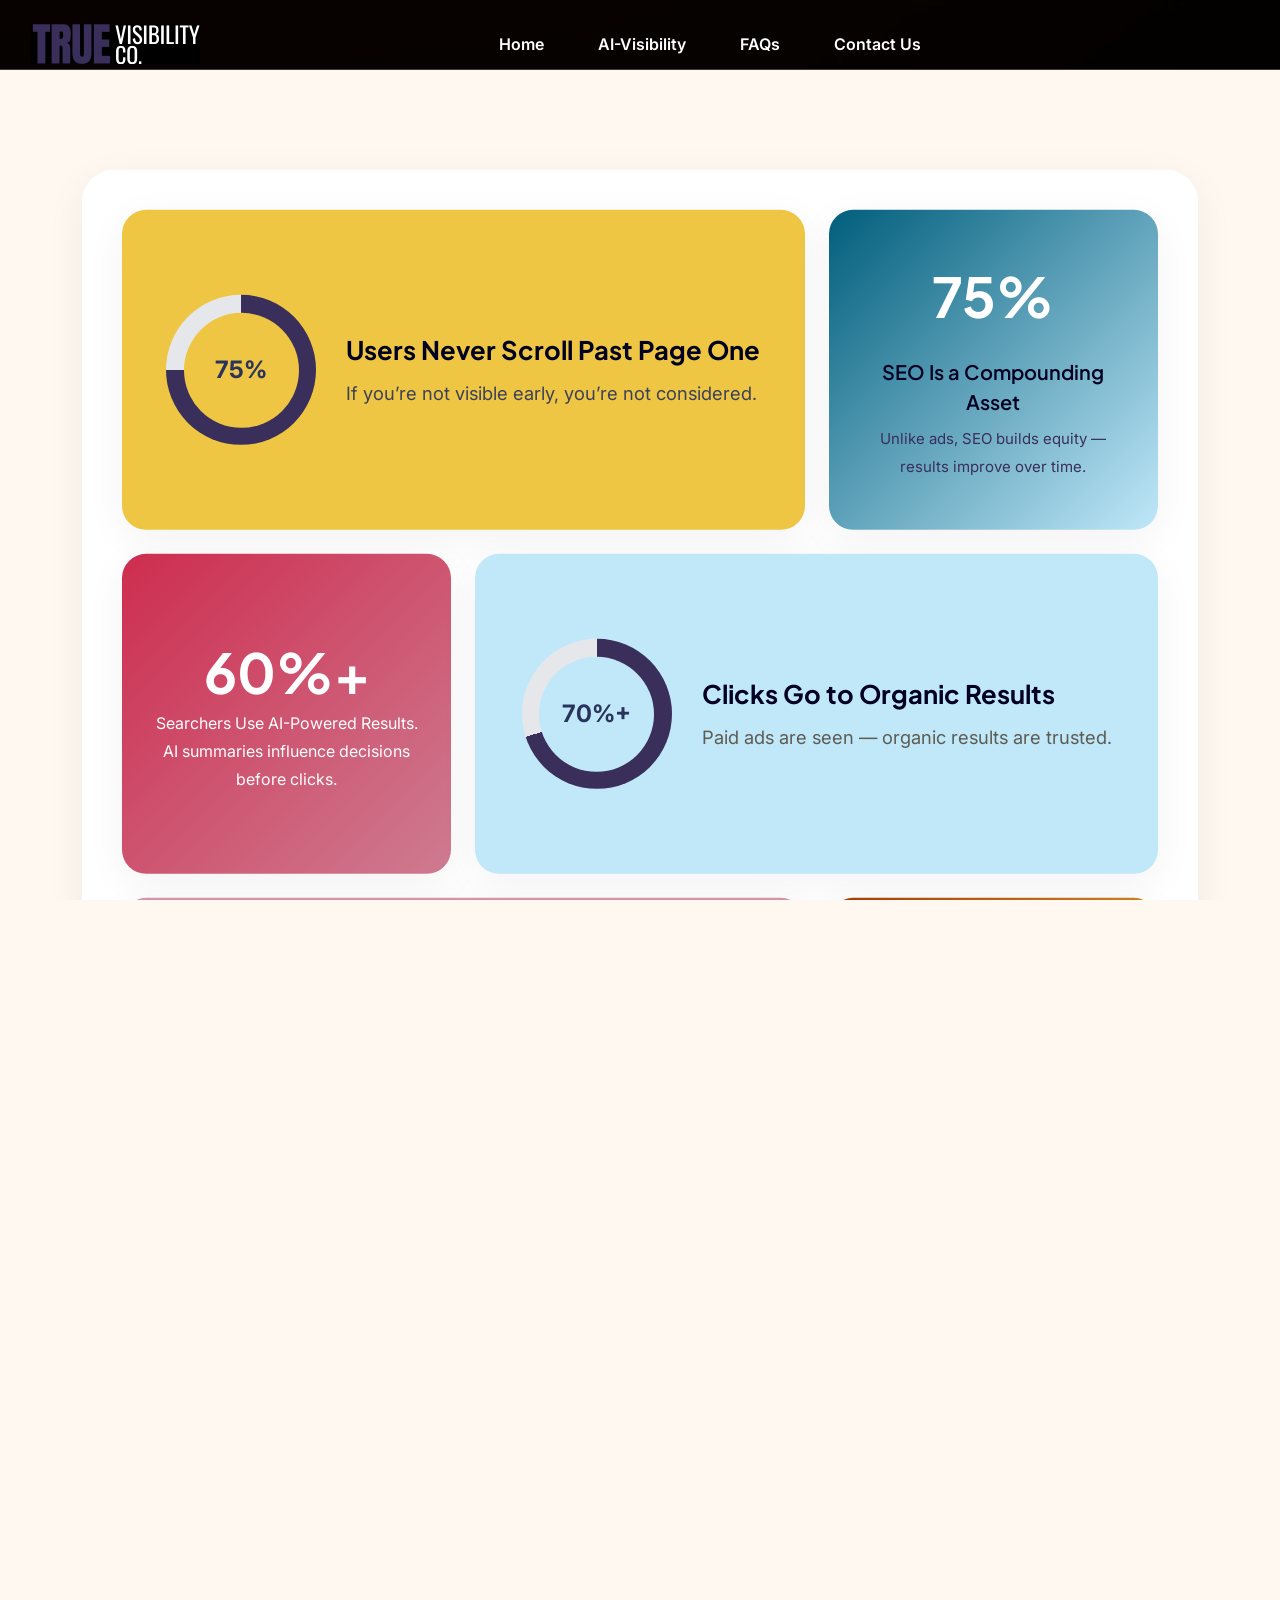
==== commit 139f8868: "ryhgv" ====
--- a/index.html
+++ b/index.html
@@ -1027,6 +1027,7 @@
   });
 });
 </script>
+<script src="https://widgets.leadconnectorhq.com/loader.js" data-resources-url="https://widgets.leadconnectorhq.com/chat-widget/loader.js" data-widget-id="6a056898205bf80e7e916d2e" data-source="WEB_USER"></script>
     </body>
 
 <!-- Mirrored from ex-coders.com/html/infitech/index-6.html by HTTrack Website Copier/3.x [XR&CO'2014], Fri, 13 Feb 2026 05:34:47 GMT -->
--- a/assets/css/main.css
+++ b/assets/css/main.css
@@ -168,7 +168,6 @@
   font-size: 24px;
   font-weight: 600;
   line-height: 133%;
-  text-transform: capitalize;
 }
 @media (max-width: 575px) {
   h3 {
@@ -16522,7 +16521,7 @@
     justify-content: space-between !important;
     align-items: center !important;
     min-height: 60px !important; /* Forces the bar to be tall enough to see text */
-    padding: 10px 20px !important; /* Adds inner spacing */
+    padding: 50px 70px 50px 50px !important; /* Adds inner spacing */
     background: transparent !important; /* Ensures no weird overlaps */
 }
 
@@ -16545,7 +16544,7 @@
 .footer-bottom-wrapper .footer-list li, 
 .footer-bottom-wrapper .footer-list li a {
     color: #ffffff !important; /* Forces links to white */
-    font-size: 14px !important;
+    font-size: 16px !important;
     opacity: 1 !important;
     text-decoration: none !important;
 }
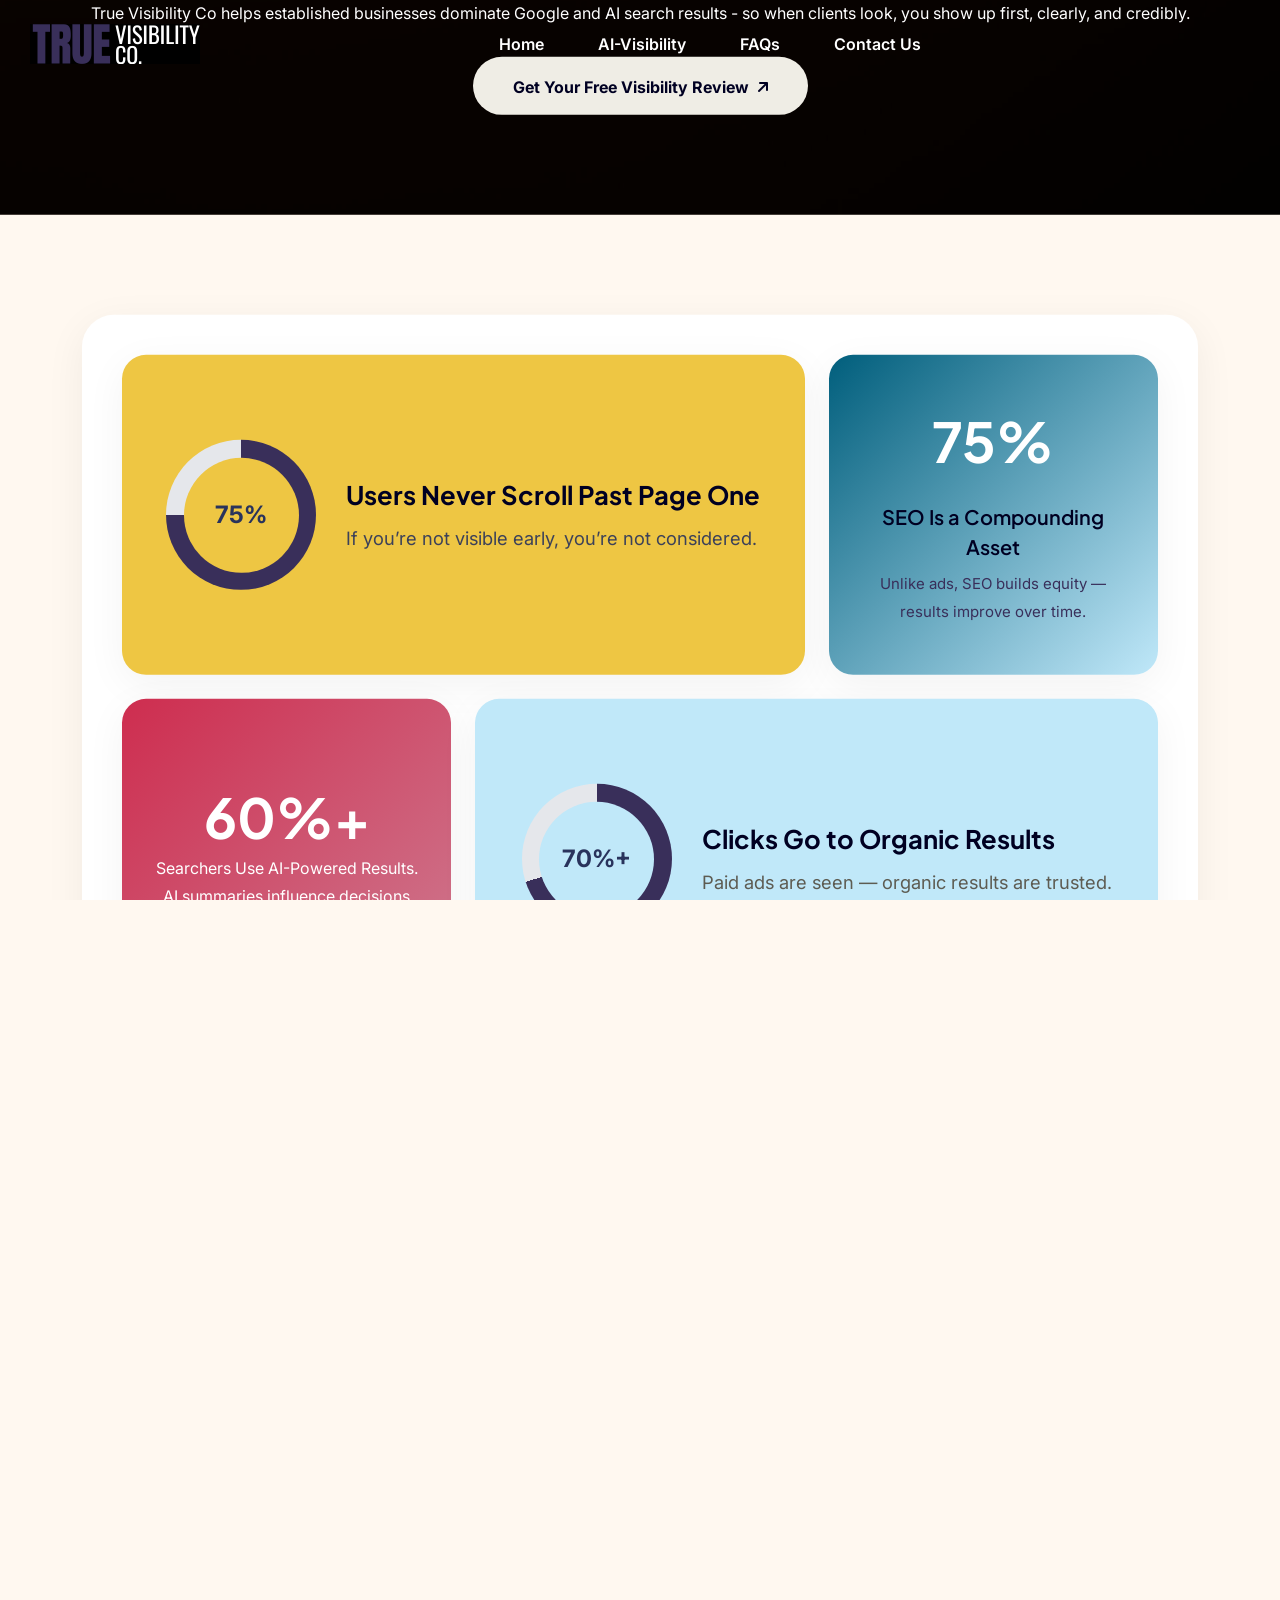
==== commit 11ddad3a: "isditj" ====
--- a/index.html
+++ b/index.html
@@ -1010,23 +1010,7 @@
         <!--<< Main.js >>-->
         <script src="assets/js/main.js"></script>
     
-        <script>
-document.querySelectorAll('a[href^="#"]').forEach(anchor => {
-  anchor.addEventListener("click", function(e) {
-    e.preventDefault();
-
-    const target = document.querySelector(this.getAttribute("href"));
-
-    if (target) {
-      gsap.to(window, {
-        duration: 1,
-        scrollTo: target,
-        ease: "power2.out"
-      });
-    }
-  });
-});
-</script>
+        
 <script src="https://widgets.leadconnectorhq.com/loader.js" data-resources-url="https://widgets.leadconnectorhq.com/chat-widget/loader.js" data-widget-id="6a056898205bf80e7e916d2e" data-source="WEB_USER"></script>
     </body>
 
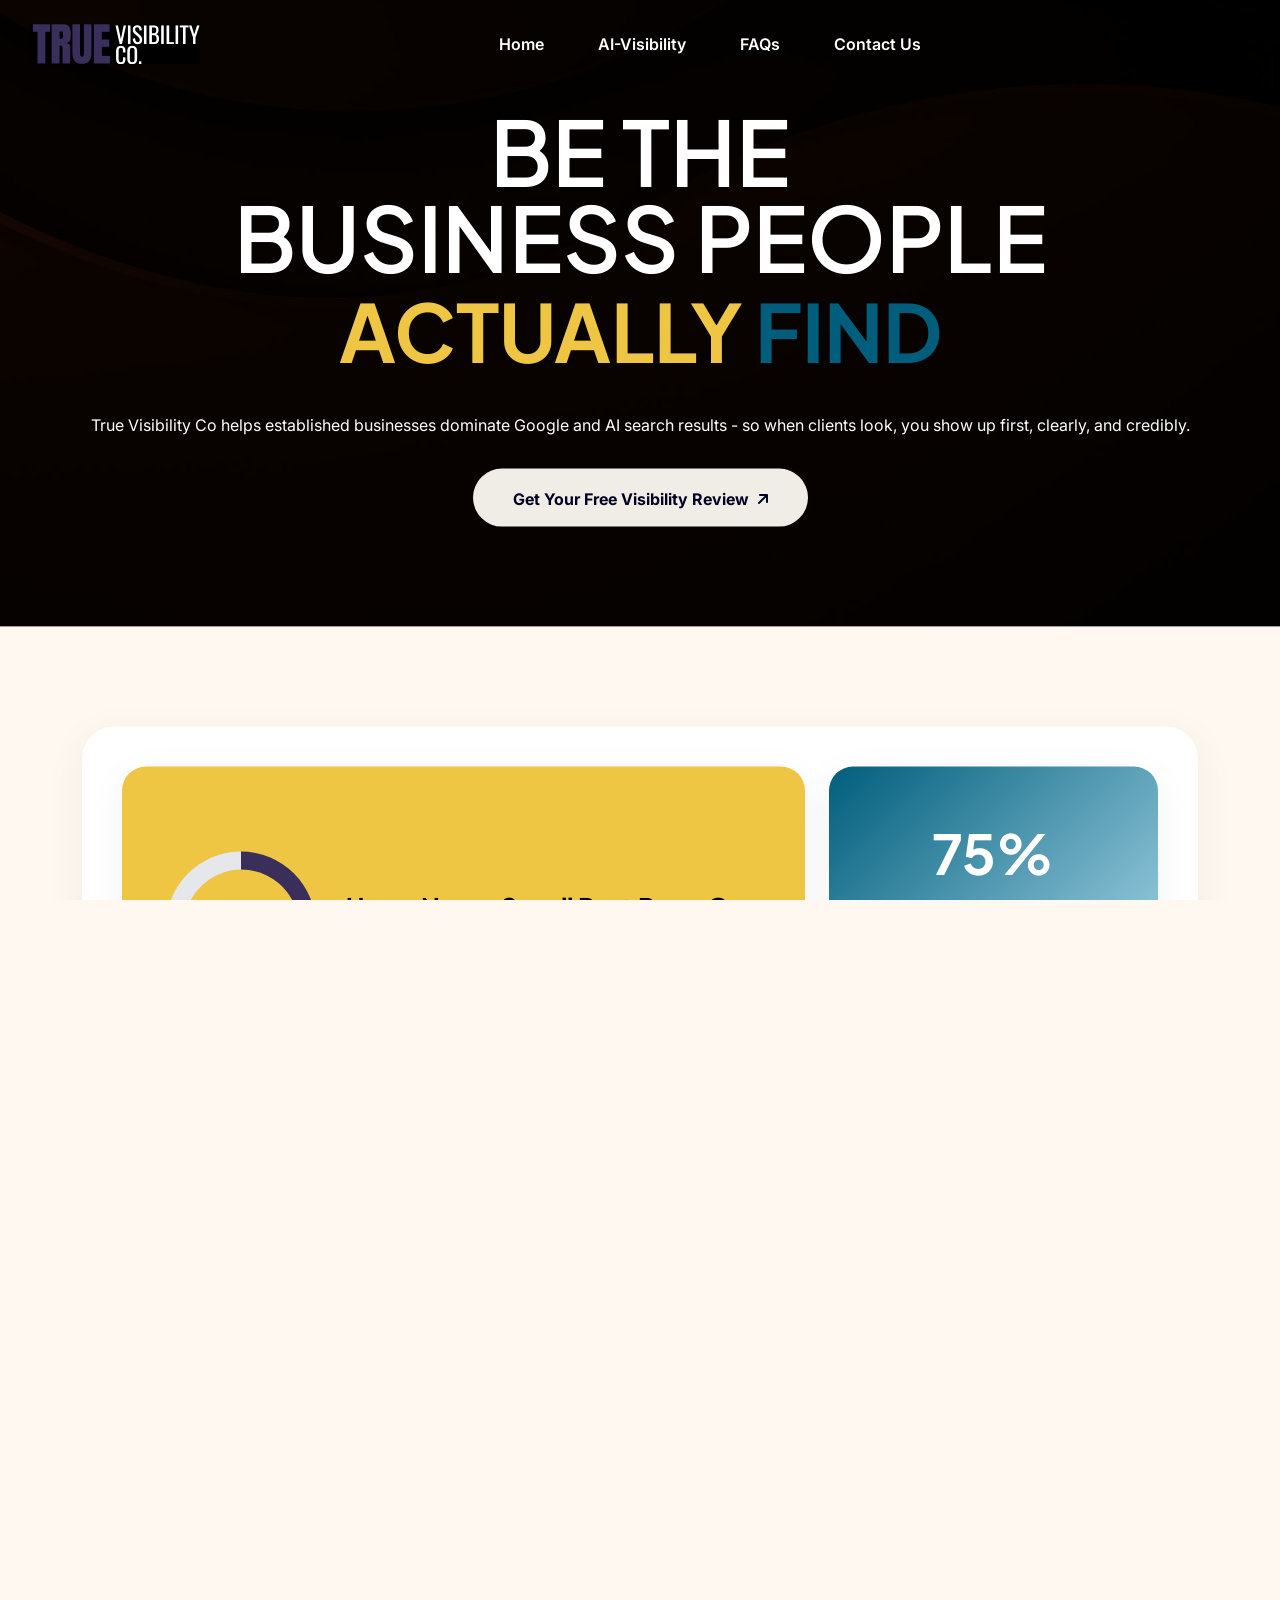
==== commit c97192e0: "ugj" ====
--- a/index.html
+++ b/index.html
@@ -76,7 +76,7 @@
                     <div class="header-main">
                         <div class="header-left">
                             <div class="logo">
-                            <a href="index-6.html" class="header-logo-5">
+                            <a href="index.html" class="header-logo-5">
                                 <img src="assets/img/logo/logo.png" alt="logo-img">
                             </a>
                         </div>
@@ -1011,8 +1011,7 @@
         <script src="assets/js/main.js"></script>
     
         
-<script src="https://widgets.leadconnectorhq.com/loader.js" data-resources-url="https://widgets.leadconnectorhq.com/chat-widget/loader.js" data-widget-id="6a056898205bf80e7e916d2e" data-source="WEB_USER"></script>
-    </body>
+<script src="https://widgets.leadconnectorhq.com/loader.js" data-resources-url="https://widgets.leadconnectorhq.com/chat-widget/loader.js" data-widget-id="6a056b2f8a1d10714df06f3d" data-source="WEB_USER"></script>    </body>
 
 <!-- Mirrored from ex-coders.com/html/infitech/index-6.html by HTTrack Website Copier/3.x [XR&CO'2014], Fri, 13 Feb 2026 05:34:47 GMT -->
 </html>
